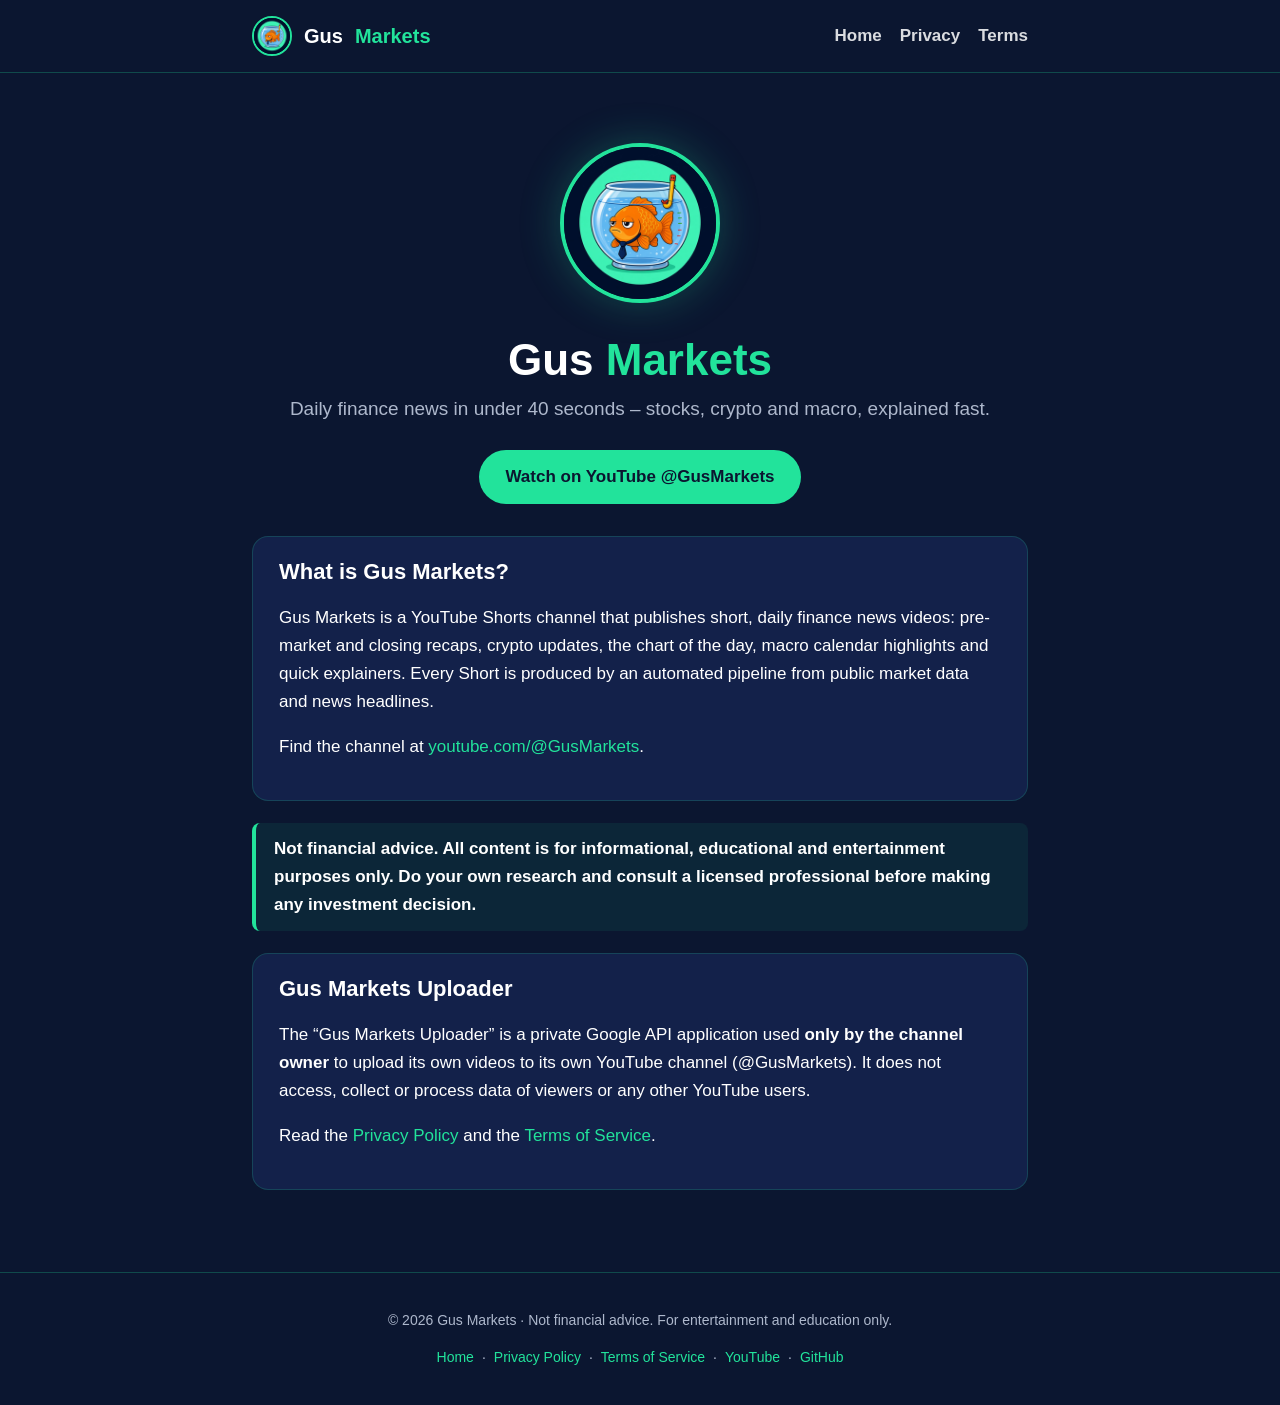
==== site/index.html @ 5ceb412f "Initial commit: Gus Markets automated finance news Shorts pipeline + static site" ====
<!doctype html>
<html lang="en">
<head>
<meta charset="utf-8">
<meta name="viewport" content="width=device-width, initial-scale=1">
<title>Gus Markets – Daily finance news Shorts</title>
<meta name="description" content="Gus Markets – daily finance news Shorts on YouTube. Not financial advice.">
<link rel="icon" type="image/png" href="avatar.png">
<link rel="stylesheet" href="style.css">
</head>
<body>
<header><div class="wrap"><nav>
<a class="brand" href="index.html"><img src="avatar.png" alt="Gus Markets avatar">Gus <span class="accent">Markets</span></a>
<div class="links"><a href="index.html">Home</a><a href="privacy.html">Privacy</a><a href="terms.html">Terms</a></div>
</nav></div></header>
<main><div class="wrap">
<section class="hero">
<img src="avatar.png" alt="Gus, the Gus Markets mascot">
<h1>Gus <span class="accent">Markets</span></h1>
<p class="tag">Daily finance news in under 40 seconds – stocks, crypto and macro, explained fast.</p>
<a class="btn" href="https://www.youtube.com/@GusMarkets">Watch on YouTube @GusMarkets</a>
</section>

<div class="card">
<h2>What is Gus Markets?</h2>
<p>Gus Markets is a YouTube Shorts channel that publishes short, daily finance news videos: pre-market and closing recaps, crypto updates, the chart of the day, macro calendar highlights and quick explainers. Every Short is produced by an automated pipeline from public market data and news headlines.</p>
<p>Find the channel at <a href="https://www.youtube.com/@GusMarkets">youtube.com/@GusMarkets</a>.</p>
</div>

<p class="nfa">Not financial advice. All content is for informational, educational and entertainment purposes only. Do your own research and consult a licensed professional before making any investment decision.</p>

<div class="card">
<h2>Gus Markets Uploader</h2>
<p>The “Gus Markets Uploader” is a private Google API application used <strong>only by the channel owner</strong> to upload its own videos to its own YouTube channel (@GusMarkets). It does not access, collect or process data of viewers or any other YouTube users.</p>
<p>Read the <a href="privacy.html">Privacy Policy</a> and the <a href="terms.html">Terms of Service</a>.</p>
</div>
</div></main>
<footer><div class="wrap">
<p>© 2026 Gus Markets · Not financial advice. For entertainment and education only.</p>
<p><a href="index.html">Home</a>·<a href="privacy.html">Privacy Policy</a>·<a href="terms.html">Terms of Service</a>·<a href="https://www.youtube.com/@GusMarkets">YouTube</a>·<a href="https://github.com/nathanaelyommarak-hub/gus-markets">GitHub</a></p>
</div></footer>
</body>
</html>
---- site/style.css ----
:root{--navy:#0B1630;--mint:#22E39B;--white:#FFFFFF;--muted:#AEB8CC;--card:#13214A}
*{box-sizing:border-box}
html,body{margin:0;padding:0}
body{background:var(--navy);color:var(--white);font-family:Inter,"Helvetica Neue",Arial,system-ui,-apple-system,"Segoe UI",Roboto,sans-serif;line-height:1.65;font-size:17px}
h1,h2,h3,.brand{font-family:Montserrat,Inter,"Helvetica Neue",Arial,system-ui,sans-serif;font-weight:800;line-height:1.2}
a{color:var(--mint);text-decoration:none}
a:hover{text-decoration:underline}
header{border-bottom:1px solid rgba(34,227,155,.25)}
.wrap{max-width:820px;margin:0 auto;padding:0 22px}
nav{display:flex;align-items:center;justify-content:space-between;padding:16px 0;gap:16px;flex-wrap:wrap}
.brand{display:flex;align-items:center;gap:12px;color:var(--white);font-size:20px}
.brand img{width:40px;height:40px;border-radius:50%;border:2px solid var(--mint)}
.links a{margin-left:18px;color:var(--white);opacity:.85;font-weight:600}
.links a:hover{color:var(--mint);opacity:1}
main{padding:40px 0 60px}
.hero{text-align:center;padding:30px 0 10px}
.hero img{width:160px;height:160px;border-radius:50%;border:4px solid var(--mint);box-shadow:0 0 40px rgba(34,227,155,.25)}
.hero h1{font-size:44px;margin:22px 0 6px}
.accent{color:var(--mint)}
.tag{color:var(--muted);font-size:19px;margin:0 0 26px}
.btn{display:inline-block;background:var(--mint);color:var(--navy);font-weight:800;padding:13px 26px;border-radius:999px;font-family:Montserrat,Inter,Arial,sans-serif}
.btn:hover{text-decoration:none;filter:brightness(1.08)}
.card{background:var(--card);border:1px solid rgba(34,227,155,.18);border-radius:16px;padding:22px 26px;margin:22px 0}
.card h2{margin-top:0;font-size:22px}
.nfa{border-left:4px solid var(--mint);padding:12px 18px;background:rgba(34,227,155,.08);border-radius:8px;font-weight:600}
h2{font-size:24px;margin-top:34px}
h2::before{content:"";display:inline-block;width:10px;height:10px;background:var(--mint);border-radius:2px;margin-right:10px;vertical-align:middle}
.card h2::before{display:none}
.meta{color:var(--muted)}
li{margin:6px 0}
footer{border-top:1px solid rgba(34,227,155,.25);padding:22px 0;color:var(--muted);font-size:14px;text-align:center}
footer a{margin:0 8px}
@media(max-width:560px){.hero h1{font-size:34px}.links a{margin-left:12px}}
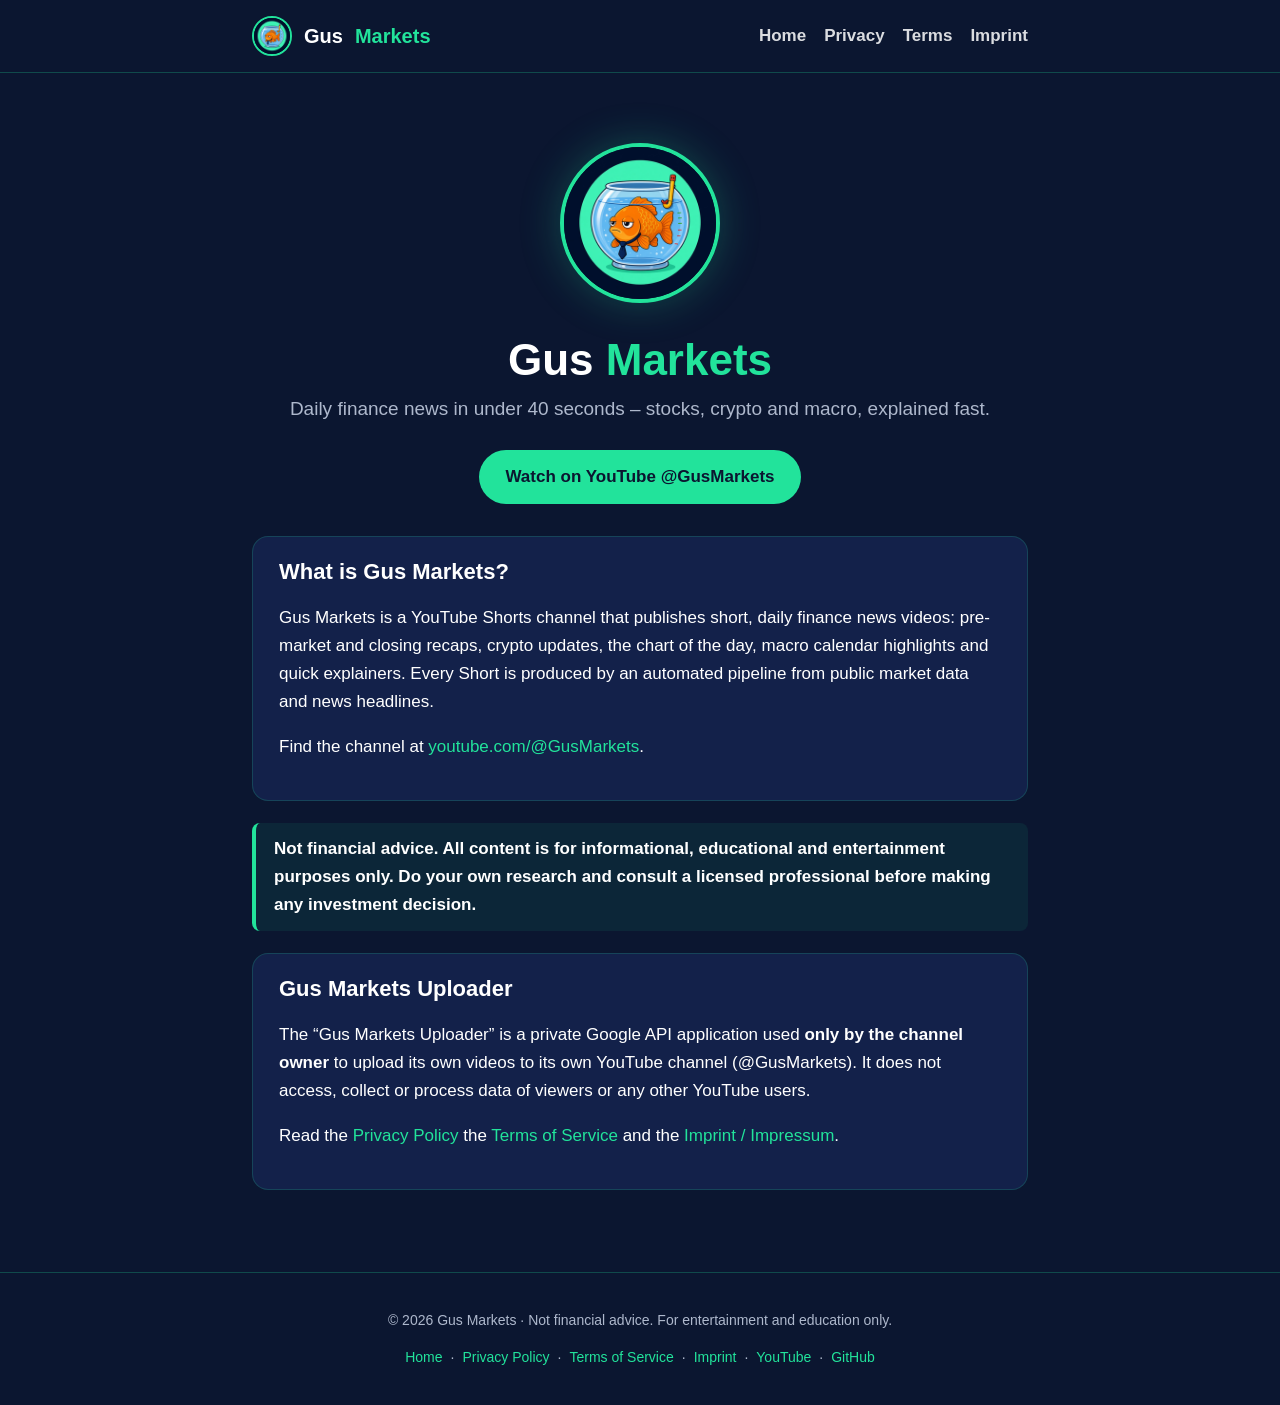
==== commit 2764b370: "site: Imprint / Impressum page, privacy policy scopes (youtube, youtube.upload, youtube.force-ssl, y" ====
--- a/site/index.html
+++ b/site/index.html
@@ -11,7 +11,7 @@
 <body>
 <header><div class="wrap"><nav>
 <a class="brand" href="index.html"><img src="avatar.png" alt="Gus Markets avatar">Gus <span class="accent">Markets</span></a>
-<div class="links"><a href="index.html">Home</a><a href="privacy.html">Privacy</a><a href="terms.html">Terms</a></div>
+<div class="links"><a href="index.html">Home</a><a href="privacy.html">Privacy</a><a href="terms.html">Terms</a><a href="imprint.html">Imprint</a></div>
 </nav></div></header>
 <main><div class="wrap">
 <section class="hero">
@@ -32,12 +32,12 @@
 <div class="card">
 <h2>Gus Markets Uploader</h2>
 <p>The “Gus Markets Uploader” is a private Google API application used <strong>only by the channel owner</strong> to upload its own videos to its own YouTube channel (@GusMarkets). It does not access, collect or process data of viewers or any other YouTube users.</p>
-<p>Read the <a href="privacy.html">Privacy Policy</a> and the <a href="terms.html">Terms of Service</a>.</p>
+<p>Read the <a href="privacy.html">Privacy Policy</a> the <a href="terms.html">Terms of Service</a> and the <a href="imprint.html">Imprint / Impressum</a>.</p>
 </div>
 </div></main>
 <footer><div class="wrap">
 <p>© 2026 Gus Markets · Not financial advice. For entertainment and education only.</p>
-<p><a href="index.html">Home</a>·<a href="privacy.html">Privacy Policy</a>·<a href="terms.html">Terms of Service</a>·<a href="https://www.youtube.com/@GusMarkets">YouTube</a>·<a href="https://github.com/nathanaelyommarak-hub/gus-markets">GitHub</a></p>
+<p><a href="index.html">Home</a>·<a href="privacy.html">Privacy Policy</a>·<a href="terms.html">Terms of Service</a>·<a href="imprint.html">Imprint</a>·<a href="https://www.youtube.com/@GusMarkets">YouTube</a>·<a href="https://github.com/nathanaelyommarak-hub/gus-markets">GitHub</a></p>
 </div></footer>
 </body>
 </html>
